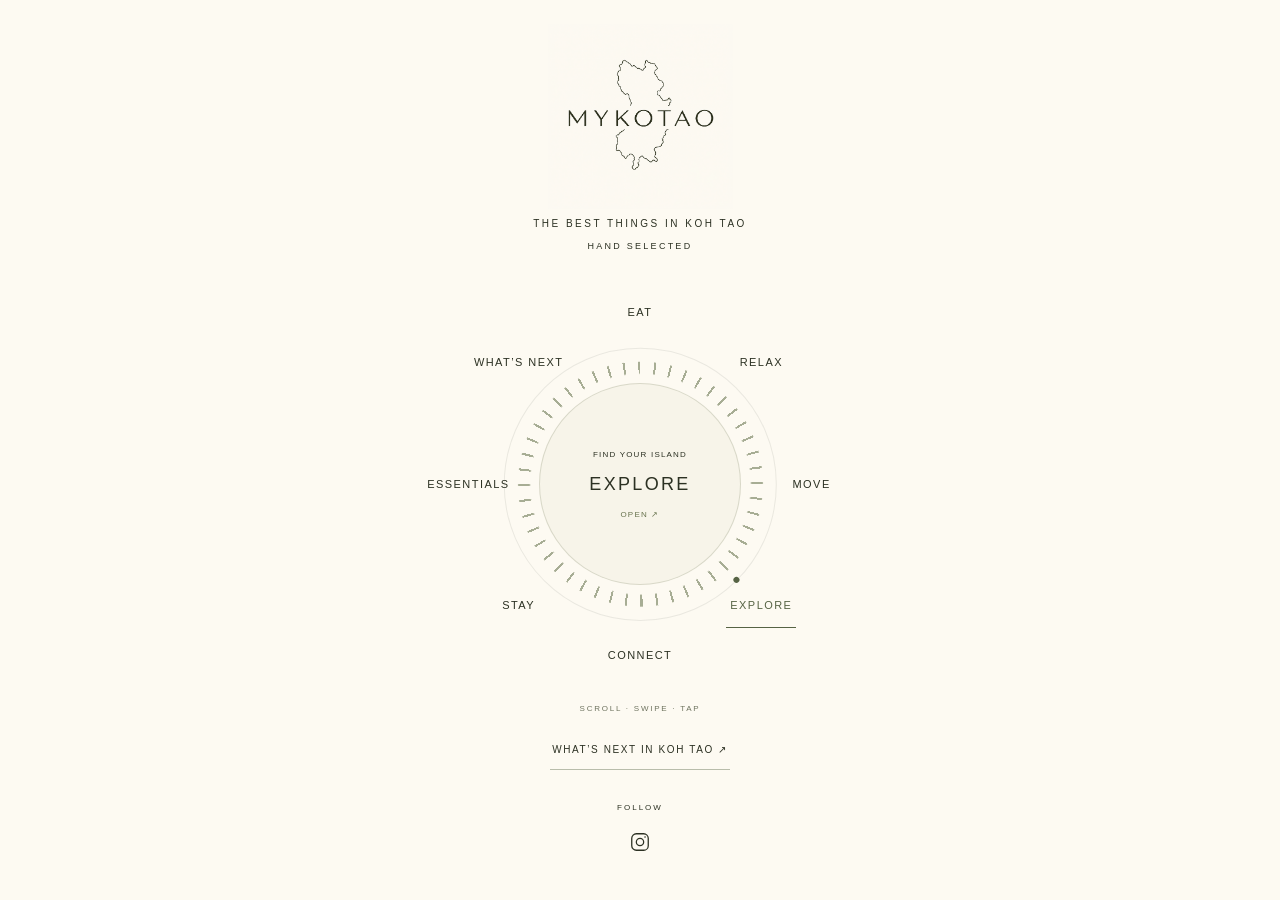
==== index.html @ e14faf11 "Add interactive island category dial to the homepage" ====
<!doctype html>
<html lang="en">
<head>
  <meta charset="utf-8">
  <meta name="viewport" content="width=device-width, initial-scale=1">
  <meta name="theme-color" content="#fdfaf2">
  <title>MYKOTAO — Explore Koh Tao</title>
  <meta name="description" content="The best things in Koh Tao. Hand selected. Eat, relax, move, explore, connect, stay and discover what’s next.">
  <link rel="canonical" href="https://mykotao.com/">
  <meta property="og:type" content="website">
  <meta property="og:title" content="MYKOTAO — Explore Koh Tao">
  <meta property="og:description" content="The best things in Koh Tao. Hand selected.">
  <meta property="og:url" content="https://mykotao.com/">
  <meta property="og:image" content="https://mykotao.com/assets/mykotao-logo.png">
  <meta name="twitter:card" content="summary_large_image">
  <link rel="icon" type="image/png" href="/assets/mykotao-logo.png">
  <link rel="stylesheet" href="/island.css">
  <script defer src="/island.js"></script>
</head>
<body>
  <main>
    <section class="island-home" id="island" aria-label="Explore Koh Tao">
      <h1><img class="logo" src="/assets/mykotao-logo.png" alt="MYKOTAO" width="1254" height="1254" fetchpriority="high"></h1>
      <p class="tagline">THE BEST THINGS IN KOH TAO</p>
      <p class="selection">HAND SELECTED</p>
      <nav class="island-dial" aria-label="Island categories">
        <div class="dial-ring" aria-hidden="true"></div>
        <div class="dial-marker" aria-hidden="true"></div>
        <button class="dial-center" type="button" aria-label="Open Explore category" aria-controls="explore">
          <span class="dial-kicker">FIND YOUR ISLAND</span>
          <span id="dial-current">EXPLORE</span>
          <span class="dial-open">OPEN ↗</span>
        </button>
        <a class="dial-option" data-category="eat" href="#eat" style="--x:50.000%;--y:11.000%" aria-controls="eat">EAT</a>
        <a class="dial-option" data-category="relax" href="#relax" style="--x:77.577%;--y:22.423%" aria-controls="relax">RELAX</a>
        <a class="dial-option" data-category="move" href="#move" style="--x:89.000%;--y:50.000%" aria-controls="move">MOVE</a>
        <a class="dial-option" data-category="explore" href="#explore" style="--x:77.577%;--y:77.577%" aria-controls="explore">EXPLORE</a>
        <a class="dial-option" data-category="connect" href="#connect" style="--x:50.000%;--y:89.000%" aria-controls="connect">CONNECT</a>
        <a class="dial-option" data-category="stay" href="#stay" style="--x:22.423%;--y:77.577%" aria-controls="stay">STAY</a>
        <a class="dial-option" data-category="essentials" href="#essentials" style="--x:11.000%;--y:50.000%" aria-controls="essentials">ESSENTIALS</a>
        <a class="dial-option" data-category="whats-next" href="#whats-next" style="--x:22.423%;--y:22.423%" aria-controls="whats-next">WHAT’S NEXT</a>
      </nav>
      <p class="dial-hint">SCROLL · SWIPE · TAP</p>
      <a class="next-link" href="/whats-next">WHAT’S NEXT IN KOH TAO ↗</a>
    </section>
    <div class="category-content">
      <section class="category-panel" id="eat" aria-labelledby="eat-title">
        <a class="back-to-wheel" href="#island">← ALL CATEGORIES</a>
        <p class="eyebrow">MYKOTAO / THE ISLAND</p>
        <h2 id="eat-title" tabindex="-1">EAT</h2>
        <p class="category-intro">Find your next favourite table.</p>
        <div class="choices">
          <details class="choice-detail"><summary>RESTAURANTS<span aria-hidden="true">+</span></summary><div><p>Our selection of restaurants in Koh Tao is on its way.</p><p class="pending">HAND-SELECTED RECOMMENDATIONS COMING SOON</p></div></details>
          <details class="choice-detail"><summary>CAFÉS<span aria-hidden="true">+</span></summary><div><p>Our selection of cafés in Koh Tao is on its way.</p><p class="pending">HAND-SELECTED RECOMMENDATIONS COMING SOON</p></div></details>
          <details class="choice-detail"><summary>BREAKFAST &amp; BRUNCH<span aria-hidden="true">+</span></summary><div><p>Our selection of breakfast &amp; brunch in Koh Tao is on its way.</p><p class="pending">HAND-SELECTED RECOMMENDATIONS COMING SOON</p></div></details>
          <details class="choice-detail"><summary>LOCAL FOOD<span aria-hidden="true">+</span></summary><div><p>Our selection of local food in Koh Tao is on its way.</p><p class="pending">HAND-SELECTED RECOMMENDATIONS COMING SOON</p></div></details>
          <details class="choice-detail"><summary>PRIVATE DINING<span aria-hidden="true">+</span></summary><div><p>Our selection of private dining in Koh Tao is on its way.</p><p class="pending">HAND-SELECTED RECOMMENDATIONS COMING SOON</p></div></details>
        </div>
        <p class="category-note">We’re building our selection. Places and booking links will appear here as they’re confirmed.</p>
      </section>
      <section class="category-panel" id="relax" aria-labelledby="relax-title">
        <a class="back-to-wheel" href="#island">← ALL CATEGORIES</a>
        <p class="eyebrow">MYKOTAO / THE ISLAND</p>
        <h2 id="relax-title" tabindex="-1">RELAX</h2>
        <p class="category-intro">A little less rush. A little more island.</p>
        <div class="choices">
          <details class="choice-detail"><summary>IN-ROOM MASSAGE<span aria-hidden="true">+</span></summary><div><p>Professional wellness massage, brought to your hotel room.</p><p class="pending">HAND-SELECTED RECOMMENDATIONS COMING SOON</p></div></details>
          <details class="choice-detail"><summary>SPA &amp; MASSAGE<span aria-hidden="true">+</span></summary><div><p>Our selection of spa &amp; massage in Koh Tao is on its way.</p><p class="pending">HAND-SELECTED RECOMMENDATIONS COMING SOON</p></div></details>
          <details class="choice-detail"><summary>BREATHWORK<span aria-hidden="true">+</span></summary><div><p>Space to breathe, reset and reconnect.</p><p class="pending">HAND-SELECTED RECOMMENDATIONS COMING SOON</p></div></details>
          <details class="choice-detail"><summary>MEDITATION<span aria-hidden="true">+</span></summary><div><p>Our selection of meditation in Koh Tao is on its way.</p><p class="pending">HAND-SELECTED RECOMMENDATIONS COMING SOON</p></div></details>
          <details class="choice-detail"><summary>SOUND HEALING<span aria-hidden="true">+</span></summary><div><p>Our selection of sound healing in Koh Tao is on its way.</p><p class="pending">HAND-SELECTED RECOMMENDATIONS COMING SOON</p></div></details>
        </div>
        <a class="text-link" href="/whats-next?category=yoga-retreats">UPCOMING YOGA RETREATS ↗</a>
        <p class="category-note">We’re building our selection. Places and booking links will appear here as they’re confirmed.</p>
      </section>
      <section class="category-panel" id="move" aria-labelledby="move-title">
        <a class="back-to-wheel" href="#island">← ALL CATEGORIES</a>
        <p class="eyebrow">MYKOTAO / THE ISLAND</p>
        <h2 id="move-title" tabindex="-1">MOVE</h2>
        <p class="category-intro">Make room to move.</p>
        <div class="choices">
          <details class="choice-detail"><summary>YOGA<span aria-hidden="true">+</span></summary><div><p>Yoga classes and private sessions on the island.</p><p class="pending">HAND-SELECTED RECOMMENDATIONS COMING SOON</p></div></details>
          <details class="choice-detail"><summary>FITNESS<span aria-hidden="true">+</span></summary><div><p>Our selection of fitness in Koh Tao is on its way.</p><p class="pending">HAND-SELECTED RECOMMENDATIONS COMING SOON</p></div></details>
          <details class="choice-detail"><summary>MUAY THAI<span aria-hidden="true">+</span></summary><div><p>Our selection of muay thai in Koh Tao is on its way.</p><p class="pending">HAND-SELECTED RECOMMENDATIONS COMING SOON</p></div></details>
          <details class="choice-detail"><summary>PILATES<span aria-hidden="true">+</span></summary><div><p>Our selection of pilates in Koh Tao is on its way.</p><p class="pending">HAND-SELECTED RECOMMENDATIONS COMING SOON</p></div></details>
          <details class="choice-detail"><summary>MOVEMENT SESSIONS<span aria-hidden="true">+</span></summary><div><p>Our selection of movement sessions in Koh Tao is on its way.</p><p class="pending">HAND-SELECTED RECOMMENDATIONS COMING SOON</p></div></details>
        </div>
        <a class="text-link" href="/whats-next?category=yoga-retreats">UPCOMING YOGA RETREATS ↗</a>
        <p class="category-note">We’re building our selection. Places and booking links will appear here as they’re confirmed.</p>
      </section>
      <section class="category-panel" id="explore" aria-labelledby="explore-title">
        <a class="back-to-wheel" href="#island">← ALL CATEGORIES</a>
        <p class="eyebrow">MYKOTAO / THE ISLAND</p>
        <h2 id="explore-title" tabindex="-1">EXPLORE</h2>
        <p class="category-intro">Follow your curiosity.</p>
        <div class="choices">
          <details class="choice-detail"><summary>BEACHES<span aria-hidden="true">+</span></summary><div><p>Our selection of beaches in Koh Tao is on its way.</p><p class="pending">HAND-SELECTED RECOMMENDATIONS COMING SOON</p></div></details>
          <details class="choice-detail"><summary>VIEWPOINTS<span aria-hidden="true">+</span></summary><div><p>Our selection of viewpoints in Koh Tao is on its way.</p><p class="pending">HAND-SELECTED RECOMMENDATIONS COMING SOON</p></div></details>
          <details class="choice-detail"><summary>SNORKELLING<span aria-hidden="true">+</span></summary><div><p>Our selection of snorkelling in Koh Tao is on its way.</p><p class="pending">HAND-SELECTED RECOMMENDATIONS COMING SOON</p></div></details>
          <details class="choice-detail"><summary>DIVING<span aria-hidden="true">+</span></summary><div><p>Our selection of diving in Koh Tao is on its way.</p><p class="pending">HAND-SELECTED RECOMMENDATIONS COMING SOON</p></div></details>
          <details class="choice-detail"><summary>BOAT TRIPS<span aria-hidden="true">+</span></summary><div><p>Our selection of boat trips in Koh Tao is on its way.</p><p class="pending">HAND-SELECTED RECOMMENDATIONS COMING SOON</p></div></details>
        </div>
        <p class="category-note">We’re building our selection. Places and booking links will appear here as they’re confirmed.</p>
      </section>
      <section class="category-panel" id="connect" aria-labelledby="connect-title">
        <a class="back-to-wheel" href="#island">← ALL CATEGORIES</a>
        <p class="eyebrow">MYKOTAO / THE ISLAND</p>
        <h2 id="connect-title" tabindex="-1">CONNECT</h2>
        <p class="category-intro">Good people. Shared moments.</p>
        <div class="choices">
          <details class="choice-detail"><summary>MEETUPS<span aria-hidden="true">+</span></summary><div><p>Our selection of meetups in Koh Tao is on its way.</p><p class="pending">HAND-SELECTED RECOMMENDATIONS COMING SOON</p></div></details>
          <details class="choice-detail"><summary>SHARED DINNERS<span aria-hidden="true">+</span></summary><div><p>Our selection of shared dinners in Koh Tao is on its way.</p><p class="pending">HAND-SELECTED RECOMMENDATIONS COMING SOON</p></div></details>
          <details class="choice-detail"><summary>CREATIVE SESSIONS<span aria-hidden="true">+</span></summary><div><p>Our selection of creative sessions in Koh Tao is on its way.</p><p class="pending">HAND-SELECTED RECOMMENDATIONS COMING SOON</p></div></details>
          <details class="choice-detail"><summary>COMMUNITY PROJECTS<span aria-hidden="true">+</span></summary><div><p>Our selection of community projects in Koh Tao is on its way.</p><p class="pending">HAND-SELECTED RECOMMENDATIONS COMING SOON</p></div></details>
        </div>
        <a class="text-link" href="/whats-next">SEE WHAT’S NEXT ↗</a>
        <p class="category-note">We’re building our selection. Places and booking links will appear here as they’re confirmed.</p>
      </section>
      <section class="category-panel" id="stay" aria-labelledby="stay-title">
        <a class="back-to-wheel" href="#island">← ALL CATEGORIES</a>
        <p class="eyebrow">MYKOTAO / THE ISLAND</p>
        <h2 id="stay-title" tabindex="-1">STAY</h2>
        <p class="category-intro">Find your place on the island.</p>
        <div class="choices">
          <details class="choice-detail"><summary>HOTELS<span aria-hidden="true">+</span></summary><div><p>Our selection of hotels in Koh Tao is on its way.</p><p class="pending">HAND-SELECTED RECOMMENDATIONS COMING SOON</p></div></details>
          <details class="choice-detail"><summary>VILLAS<span aria-hidden="true">+</span></summary><div><p>Our selection of villas in Koh Tao is on its way.</p><p class="pending">HAND-SELECTED RECOMMENDATIONS COMING SOON</p></div></details>
          <details class="choice-detail"><summary>BOUTIQUE STAYS<span aria-hidden="true">+</span></summary><div><p>Our selection of boutique stays in Koh Tao is on its way.</p><p class="pending">HAND-SELECTED RECOMMENDATIONS COMING SOON</p></div></details>
          <details class="choice-detail"><summary>LONG STAYS<span aria-hidden="true">+</span></summary><div><p>Our selection of long stays in Koh Tao is on its way.</p><p class="pending">HAND-SELECTED RECOMMENDATIONS COMING SOON</p></div></details>
        </div>
        <p class="category-note">We’re building our selection. Places and booking links will appear here as they’re confirmed.</p>
      </section>
      <section class="category-panel" id="essentials" aria-labelledby="essentials-title">
        <a class="back-to-wheel" href="#island">← ALL CATEGORIES</a>
        <p class="eyebrow">MYKOTAO / THE ISLAND</p>
        <h2 id="essentials-title" tabindex="-1">ESSENTIALS</h2>
        <p class="category-intro">The practical side of paradise.</p>
        <div class="choices">
          <details class="choice-detail"><summary>GETTING HERE<span aria-hidden="true">+</span></summary><div><p>Our selection of getting here in Koh Tao is on its way.</p><p class="pending">HAND-SELECTED RECOMMENDATIONS COMING SOON</p></div></details>
          <details class="choice-detail"><summary>GETTING AROUND<span aria-hidden="true">+</span></summary><div><p>Our selection of getting around in Koh Tao is on its way.</p><p class="pending">HAND-SELECTED RECOMMENDATIONS COMING SOON</p></div></details>
          <details class="choice-detail"><summary>COWORKING<span aria-hidden="true">+</span></summary><div><p>Our selection of coworking in Koh Tao is on its way.</p><p class="pending">HAND-SELECTED RECOMMENDATIONS COMING SOON</p></div></details>
          <details class="choice-detail"><summary>LAUNDRY<span aria-hidden="true">+</span></summary><div><p>Our selection of laundry in Koh Tao is on its way.</p><p class="pending">HAND-SELECTED RECOMMENDATIONS COMING SOON</p></div></details>
          <details class="choice-detail"><summary>EVERYDAY SERVICES<span aria-hidden="true">+</span></summary><div><p>Our selection of everyday services in Koh Tao is on its way.</p><p class="pending">HAND-SELECTED RECOMMENDATIONS COMING SOON</p></div></details>
        </div>
        <p class="category-note">We’re building our selection. Places and booking links will appear here as they’re confirmed.</p>
      </section>
      <section class="category-panel" id="whats-next" aria-labelledby="whats-next-title">
        <a class="back-to-wheel" href="#island">← ALL CATEGORIES</a>
        <p class="eyebrow">MYKOTAO / THE ISLAND</p>
        <h2 id="whats-next-title" tabindex="-1">WHAT’S NEXT</h2>
        <p class="category-intro">The island, ahead of time.</p>
        <div class="choices">
          <a class="choice" href="/whats-next?category=all"><span>ALL EVENTS</span><span aria-hidden="true">↗</span></a>
          <a class="choice" href="/whats-next?category=parties"><span>PARTIES</span><span aria-hidden="true">↗</span></a>
          <a class="choice" href="/whats-next?category=raves"><span>RAVES</span><span aria-hidden="true">↗</span></a>
          <a class="choice" href="/whats-next?category=retreats"><span>RETREATS</span><span aria-hidden="true">↗</span></a>
          <a class="choice" href="/whats-next?category=yoga-retreats"><span>YOGA RETREATS</span><span aria-hidden="true">↗</span></a>
          <a class="choice" href="/whats-next?category=workshops"><span>WORKSHOPS</span><span aria-hidden="true">↗</span></a>
          <a class="choice" href="/whats-next?category=live-music"><span>LIVE MUSIC</span><span aria-hidden="true">↗</span></a>
          <a class="choice" href="/whats-next?category=community"><span>COMMUNITY</span><span aria-hidden="true">↗</span></a>
        </div>
        <p class="category-note">Published dates, places and original event links. Updated daily.</p>
      </section>
    </div>
    <footer>
    <a class="follow" href="https://www.instagram.com/mykotao/" target="_blank" rel="noopener noreferrer" aria-label="Follow MYKOTAO on Instagram">
      <span>FOLLOW</span>
      <span class="instagram-icon"><svg viewBox="0 0 24 24" fill="none" stroke="currentColor" stroke-width="1.4" aria-hidden="true"><rect x="3" y="3" width="18" height="18" rx="5"/><circle cx="12" cy="12" r="4"/><circle cx="17.5" cy="6.5" r=".9" fill="currentColor" stroke="none"/></svg></span>
    </a>

    </footer>
  </main>
</body>
</html>
---- island.css ----
:root { color-scheme: light; background: #fdfaf2; color: #2c3123; font-family: "Helvetica Neue", Helvetica, Arial, sans-serif; }
* { box-sizing: border-box; }
body { margin: 0; }
a { color: inherit; }
button { color: inherit; font: inherit; }
button, a, summary { -webkit-tap-highlight-color: transparent; }
:focus-visible { outline: 2px solid #68734e; outline-offset: 5px; }
[hidden] { display: none !important; }
.island-home { display: flex; flex-direction: column; align-items: center; text-align: center; padding: 18px 18px 20px; }
h1 { width: 170px; margin: 0 0 6px; font-size: 0; }
.logo { display: block; width: 100%; height: auto; }
.tagline, .selection, .follow, .eyebrow { font-size: 10px; font-weight: 500; line-height: 1.8; letter-spacing: .25em; text-transform: uppercase; }
.tagline { margin: 0; }
.selection { margin: 5px 0 0; font-size: 9px; }
.island-dial { --turn: 135deg; position: relative; width: min(440px, 100%); aspect-ratio: 1; margin: 16px 0 0; touch-action: pan-y; user-select: none; }
.dial-ring { position: absolute; inset: 22%; border-radius: 50%; background: repeating-conic-gradient(from -1deg, #a7ad94 0deg 1deg, transparent 1deg 7.5deg); mask-image: radial-gradient(circle, transparent 63%, black 64%, black 70%, transparent 71%); -webkit-mask-image: radial-gradient(circle, transparent 63%, black 64%, black 70%, transparent 71%); transform: rotate(var(--turn)); transition: transform .45s cubic-bezier(.2,.7,.2,1); pointer-events: none; }
.dial-marker { position: absolute; inset: 19%; border: 1px solid #2c312316; border-radius: 50%; transform: rotate(var(--turn)); transition: transform .45s cubic-bezier(.2,.7,.2,1); pointer-events: none; }
.dial-marker::before { content: ""; display: block; position: absolute; width: 6px; height: 6px; background: #566344; border-radius: 50%; top: -3px; left: calc(50% - 3px); }
.dial-center { position: absolute; inset: 27%; width: 46%; border: 1px solid #8b937648; border-radius: 50%; background: #f7f4e9; display: flex; flex-direction: column; align-items: center; justify-content: center; gap: 15px; cursor: pointer; }
.dial-center:hover { background: #eeedde; }
.dial-kicker, .dial-open { font-size: 8px; letter-spacing: .15em; }
#dial-current { font-size: clamp(12px, 3.8vw, 18px); letter-spacing: .13em; font-weight: 400; }
.dial-open { color: #68734e; }
.dial-option { position: absolute; left: var(--x); top: var(--y); transform: translate(-50%, -50%); min-height: 44px; display: flex; align-items: center; justify-content: center; padding: 9px 4px; text-decoration: none; font-size: 10px; font-weight: 500; letter-spacing: .09em; white-space: nowrap; border-bottom: 1px solid transparent; }
.dial-option:hover { color: #68734e; }
.dial-option[aria-current="true"] { border-bottom-color: #566344; color: #566344; }
.dial-hint { font-size: 8px; letter-spacing: .22em; color: #6e735f; margin: 0 0 18px; }
.next-link, .text-link { display: inline-block; font-size: 10px; line-height: 1.8; letter-spacing: .16em; text-decoration: none; border-bottom: 1px solid #b9bdab; padding: 10px 2px; }
.category-content { max-width: 680px; margin: auto; padding: 0 24px; }
.category-panel { scroll-margin-top: 20px; padding: 24px 0 36px; border-top: 1px solid #b9bdab80; }
.back-to-wheel { display: inline-flex; align-items: center; min-height: 44px; margin-bottom: 24px; font-size: 9px; letter-spacing: .16em; text-decoration: none; }
.eyebrow { font-size: 8px; color: #6e735f; margin: 0 0 16px; }
h2 { font-size: clamp(32px, 8vw, 56px); font-weight: 400; letter-spacing: .08em; margin: 0; }
.category-intro { font-size: 16px; line-height: 1.6; margin: 14px 0 30px; color: #5b624e; }
.choices { border-top: 1px solid #b9bdab80; }
.choice, .choice-detail { border-bottom: 1px solid #b9bdab80; }
.choice, .choice-detail summary { display: flex; align-items: center; justify-content: space-between; gap: 16px; min-height: 66px; padding: 18px 4px; font-size: 11px; letter-spacing: .16em; text-decoration: none; cursor: pointer; list-style: none; }
.choice-detail summary::-webkit-details-marker { display: none; }
.choice-detail summary span { font-size: 20px; font-weight: 300; }
.choice-detail[open] summary span { transform: rotate(45deg); }
.choice:hover, .choice-detail summary:hover { color: #68734e; }
.choice-detail > div { padding: 0 4px 24px; font-size: 14px; line-height: 1.7; color: #5b624e; }
.choice-detail p { margin: 0 0 12px; }
.choice-detail .pending { font-size: 9px; letter-spacing: .12em; margin: 0; }
.category-note { font-size: 12px; line-height: 1.8; color: #6e735f; margin: 24px 0 0; max-width: 460px; }
.text-link { margin-top: 18px; }
footer { text-align: center; padding: 6px 24px 28px; }
.follow { display: inline-flex; flex-direction: column; align-items: center; gap: 4px; color: inherit; text-decoration: none; font-size: 8px; }
.follow svg { width: 22px; height: 22px; }
.instagram-icon { display: grid; place-items: center; width: 44px; height: 44px; }
.follow:hover { opacity: .65; }
@media (min-width: 800px) { .island-home { padding-top: 24px; } h1 { width: 185px; } .island-dial { margin-top: 10px; } .dial-option { font-size: 11px; letter-spacing: .13em; } }
@media (max-width: 360px) { .island-home { padding-inline: 10px; } h1 { width: 145px; } .tagline { font-size: 9px; letter-spacing: .2em; } .dial-option { font-size: 9px; letter-spacing: .04em; } .dial-center { gap: 12px; } .dial-kicker { font-size: 7px; } }
@media (prefers-reduced-motion: reduce) { *, *::before, *::after { transition: none !important; scroll-behavior: auto !important; } }
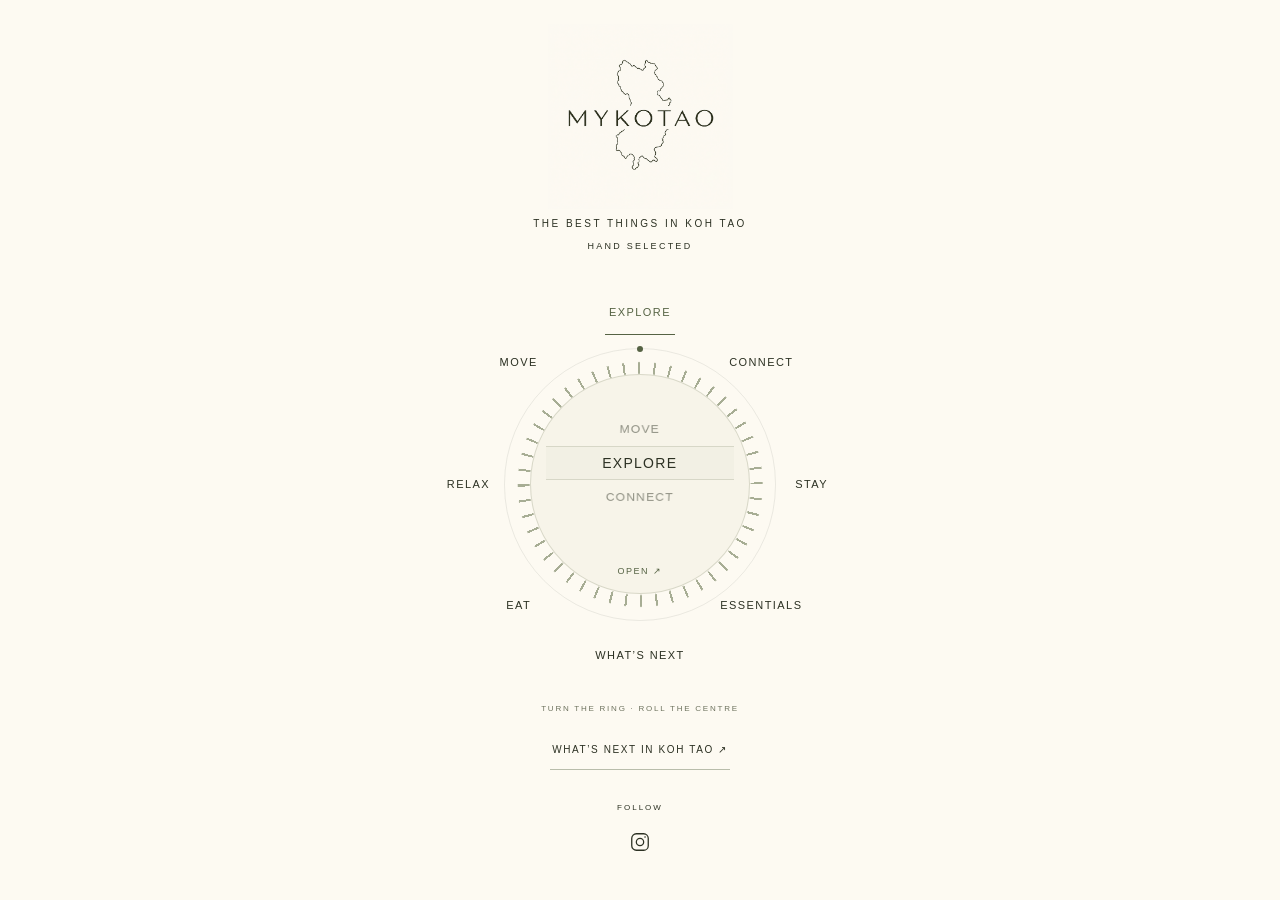
==== commit c291a94a: "Fix circular dial gestures and add synchronized vertical category picker" ====
--- a/index.html
+++ b/index.html
@@ -26,11 +26,20 @@
       <nav class="island-dial" aria-label="Island categories">
         <div class="dial-ring" aria-hidden="true"></div>
         <div class="dial-marker" aria-hidden="true"></div>
-        <button class="dial-center" type="button" aria-label="Open Explore category" aria-controls="explore">
-          <span class="dial-kicker">FIND YOUR ISLAND</span>
-          <span id="dial-current">EXPLORE</span>
-          <span class="dial-open">OPEN ↗</span>
-        </button>
+        <div class="dial-center">
+          <div class="picker-window" role="listbox" aria-label="Choose an island category. Swipe up or down, or use the arrow keys." aria-activedescendant="picker-option-3" tabindex="0">
+            <span class="picker-selection" aria-hidden="true"></span>
+            <div class="picker-option" id="picker-option-0" role="option" aria-selected="false" data-picker-index="0">EAT</div>
+            <div class="picker-option" id="picker-option-1" role="option" aria-selected="false" data-picker-index="1">RELAX</div>
+            <div class="picker-option" id="picker-option-2" role="option" aria-selected="false" data-picker-index="2">MOVE</div>
+            <div class="picker-option" id="picker-option-3" role="option" aria-selected="true" data-picker-index="3">EXPLORE</div>
+            <div class="picker-option" id="picker-option-4" role="option" aria-selected="false" data-picker-index="4">CONNECT</div>
+            <div class="picker-option" id="picker-option-5" role="option" aria-selected="false" data-picker-index="5">STAY</div>
+            <div class="picker-option" id="picker-option-6" role="option" aria-selected="false" data-picker-index="6">ESSENTIALS</div>
+            <div class="picker-option" id="picker-option-7" role="option" aria-selected="false" data-picker-index="7">WHAT’S NEXT</div>
+          </div>
+          <button class="dial-open" type="button" aria-label="Open Explore category" aria-controls="explore">OPEN ↗</button>
+        </div>
         <a class="dial-option" data-category="eat" href="#eat" style="--x:50.000%;--y:11.000%" aria-controls="eat">EAT</a>
         <a class="dial-option" data-category="relax" href="#relax" style="--x:77.577%;--y:22.423%" aria-controls="relax">RELAX</a>
         <a class="dial-option" data-category="move" href="#move" style="--x:89.000%;--y:50.000%" aria-controls="move">MOVE</a>
@@ -40,7 +49,7 @@
         <a class="dial-option" data-category="essentials" href="#essentials" style="--x:11.000%;--y:50.000%" aria-controls="essentials">ESSENTIALS</a>
         <a class="dial-option" data-category="whats-next" href="#whats-next" style="--x:22.423%;--y:22.423%" aria-controls="whats-next">WHAT’S NEXT</a>
       </nav>
-      <p class="dial-hint">SCROLL · SWIPE · TAP</p>
+      <p class="dial-hint">TURN THE RING · ROLL THE CENTRE</p>
       <a class="next-link" href="/whats-next">WHAT’S NEXT IN KOH TAO ↗</a>
     </section>
     <div class="category-content">
--- a/island.css
+++ b/island.css
@@ -12,15 +12,20 @@
 .tagline, .selection, .follow, .eyebrow { font-size: 10px; font-weight: 500; line-height: 1.8; letter-spacing: .25em; text-transform: uppercase; }
 .tagline { margin: 0; }
 .selection { margin: 5px 0 0; font-size: 9px; }
-.island-dial { --turn: 135deg; position: relative; width: min(440px, 100%); aspect-ratio: 1; margin: 16px 0 0; touch-action: pan-y; user-select: none; }
+.island-dial { --turn: -135deg; position: relative; width: min(440px, 100%); aspect-ratio: 1; margin: 16px 0 0; touch-action: none; user-select: none; -webkit-user-select: none; cursor: grab; }
+.island-dial.is-dragging { cursor: grabbing; }
 .dial-ring { position: absolute; inset: 22%; border-radius: 50%; background: repeating-conic-gradient(from -1deg, #a7ad94 0deg 1deg, transparent 1deg 7.5deg); mask-image: radial-gradient(circle, transparent 63%, black 64%, black 70%, transparent 71%); -webkit-mask-image: radial-gradient(circle, transparent 63%, black 64%, black 70%, transparent 71%); transform: rotate(var(--turn)); transition: transform .45s cubic-bezier(.2,.7,.2,1); pointer-events: none; }
-.dial-marker { position: absolute; inset: 19%; border: 1px solid #2c312316; border-radius: 50%; transform: rotate(var(--turn)); transition: transform .45s cubic-bezier(.2,.7,.2,1); pointer-events: none; }
+.dial-marker { position: absolute; inset: 19%; border: 1px solid #2c312316; border-radius: 50%; pointer-events: none; }
 .dial-marker::before { content: ""; display: block; position: absolute; width: 6px; height: 6px; background: #566344; border-radius: 50%; top: -3px; left: calc(50% - 3px); }
-.dial-center { position: absolute; inset: 27%; width: 46%; border: 1px solid #8b937648; border-radius: 50%; background: #f7f4e9; display: flex; flex-direction: column; align-items: center; justify-content: center; gap: 15px; cursor: pointer; }
-.dial-center:hover { background: #eeedde; }
-.dial-kicker, .dial-open { font-size: 8px; letter-spacing: .15em; }
-#dial-current { font-size: clamp(12px, 3.8vw, 18px); letter-spacing: .13em; font-weight: 400; }
-.dial-open { color: #68734e; }
+.dial-ring { transition: none; }
+.dial-center { position: absolute; inset: 25%; border: 1px solid #8b937648; border-radius: 50%; background: #f7f4e9; overflow: hidden; cursor: ns-resize; }
+.picker-window { position: absolute; top: 8%; left: 7%; right: 7%; height: 65%; overflow: hidden; perspective: 350px; touch-action: none; mask-image: linear-gradient(transparent, black 22%, black 78%, transparent); -webkit-mask-image: linear-gradient(transparent, black 22%, black 78%, transparent); }
+.picker-selection { position: absolute; top: calc(50% - 17px); height: 34px; left: 0; right: 0; border-top: 1px solid #8b937642; border-bottom: 1px solid #8b937642; background: #dce0ce30; pointer-events: none; }
+.picker-option { position: absolute; top: calc(50% - 17px); left: 0; right: 0; height: 34px; line-height: 34px; font-size: clamp(10px, 3vw, 14px); letter-spacing: .09em; white-space: nowrap; font-weight: 400; text-align: center; backface-visibility: hidden; will-change: transform; cursor: pointer; }
+.picker-option[aria-selected="true"] { font-weight: 500; }
+.dial-open { position: absolute; bottom: 0; left: 17%; width: 66%; height: 44px; padding: 0; background: none; border: 0; color: #566344; font-size: 9px; letter-spacing: .17em; cursor: pointer; touch-action: manipulation; }
+.dial-open:hover { color: #2c3123; }
+.picker-window:focus-visible { outline-offset: -3px; border-radius: 12px; }
 .dial-option { position: absolute; left: var(--x); top: var(--y); transform: translate(-50%, -50%); min-height: 44px; display: flex; align-items: center; justify-content: center; padding: 9px 4px; text-decoration: none; font-size: 10px; font-weight: 500; letter-spacing: .09em; white-space: nowrap; border-bottom: 1px solid transparent; }
 .dial-option:hover { color: #68734e; }
 .dial-option[aria-current="true"] { border-bottom-color: #566344; color: #566344; }
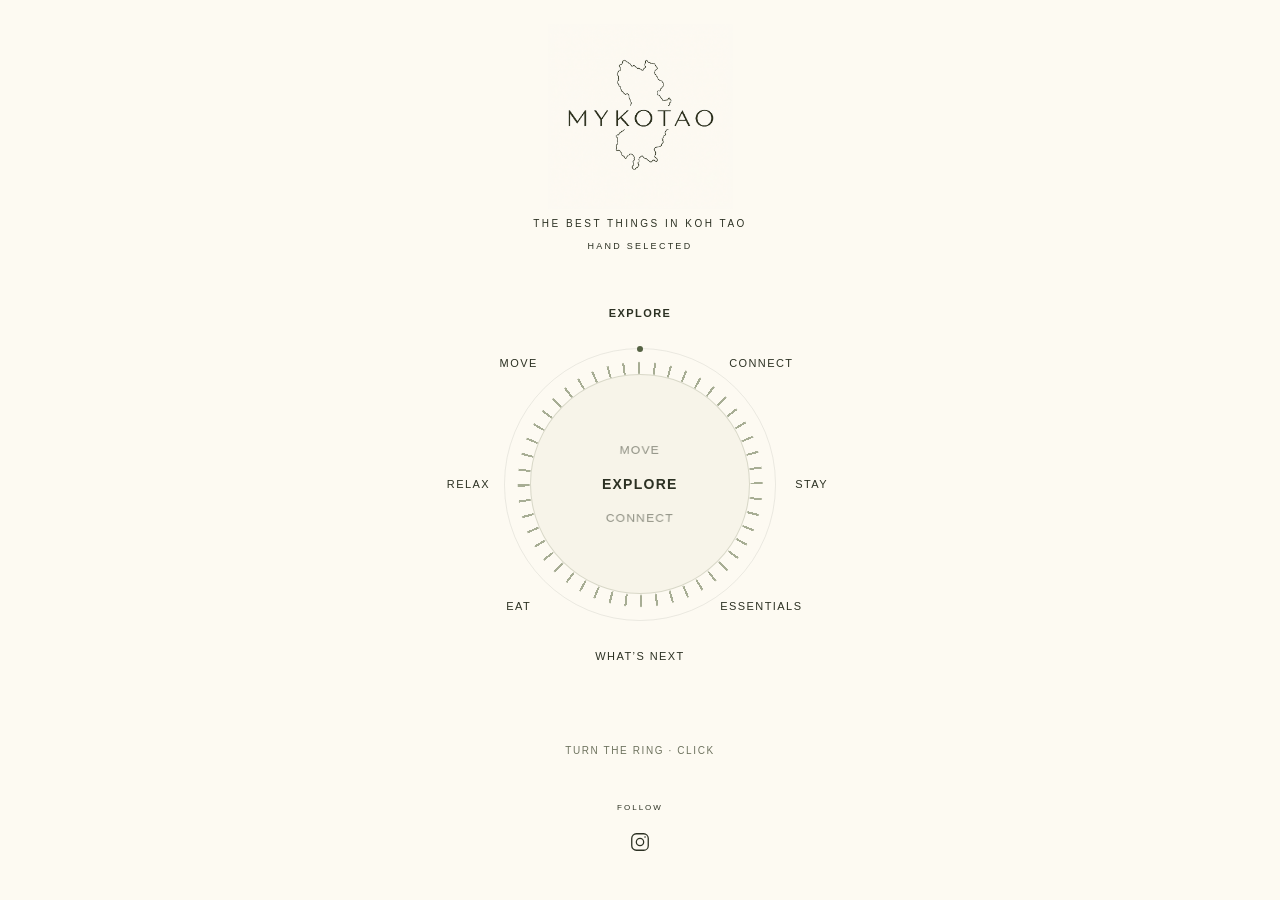
==== commit cc73c0d2: "Center category picker and simplify dial labels and instructions" ====
--- a/index.html
+++ b/index.html
@@ -27,8 +27,7 @@
         <div class="dial-ring" aria-hidden="true"></div>
         <div class="dial-marker" aria-hidden="true"></div>
         <div class="dial-center">
-          <div class="picker-window" role="listbox" aria-label="Choose an island category. Swipe up or down, or use the arrow keys." aria-activedescendant="picker-option-3" tabindex="0">
-            <span class="picker-selection" aria-hidden="true"></span>
+          <div class="picker-window" role="listbox" aria-label="Choose an island category. Swipe up or down, or use the arrow keys. Tap the selected category or press Enter to open." aria-activedescendant="picker-option-3" tabindex="0">
             <div class="picker-option" id="picker-option-0" role="option" aria-selected="false" data-picker-index="0">EAT</div>
             <div class="picker-option" id="picker-option-1" role="option" aria-selected="false" data-picker-index="1">RELAX</div>
             <div class="picker-option" id="picker-option-2" role="option" aria-selected="false" data-picker-index="2">MOVE</div>
@@ -38,7 +37,6 @@
             <div class="picker-option" id="picker-option-6" role="option" aria-selected="false" data-picker-index="6">ESSENTIALS</div>
             <div class="picker-option" id="picker-option-7" role="option" aria-selected="false" data-picker-index="7">WHAT’S NEXT</div>
           </div>
-          <button class="dial-open" type="button" aria-label="Open Explore category" aria-controls="explore">OPEN ↗</button>
         </div>
         <a class="dial-option" data-category="eat" href="#eat" style="--x:50.000%;--y:11.000%" aria-controls="eat">EAT</a>
         <a class="dial-option" data-category="relax" href="#relax" style="--x:77.577%;--y:22.423%" aria-controls="relax">RELAX</a>
@@ -49,8 +47,7 @@
         <a class="dial-option" data-category="essentials" href="#essentials" style="--x:11.000%;--y:50.000%" aria-controls="essentials">ESSENTIALS</a>
         <a class="dial-option" data-category="whats-next" href="#whats-next" style="--x:22.423%;--y:22.423%" aria-controls="whats-next">WHAT’S NEXT</a>
       </nav>
-      <p class="dial-hint">TURN THE RING · ROLL THE CENTRE</p>
-      <a class="next-link" href="/whats-next">WHAT’S NEXT IN KOH TAO ↗</a>
+      <p class="dial-hint">TURN THE RING · CLICK</p>
     </section>
     <div class="category-content">
       <section class="category-panel" id="eat" aria-labelledby="eat-title">
--- a/island.css
+++ b/island.css
@@ -19,18 +19,15 @@
 .dial-marker::before { content: ""; display: block; position: absolute; width: 6px; height: 6px; background: #566344; border-radius: 50%; top: -3px; left: calc(50% - 3px); }
 .dial-ring { transition: none; }
 .dial-center { position: absolute; inset: 25%; border: 1px solid #8b937648; border-radius: 50%; background: #f7f4e9; overflow: hidden; cursor: ns-resize; }
-.picker-window { position: absolute; top: 8%; left: 7%; right: 7%; height: 65%; overflow: hidden; perspective: 350px; touch-action: none; mask-image: linear-gradient(transparent, black 22%, black 78%, transparent); -webkit-mask-image: linear-gradient(transparent, black 22%, black 78%, transparent); }
-.picker-selection { position: absolute; top: calc(50% - 17px); height: 34px; left: 0; right: 0; border-top: 1px solid #8b937642; border-bottom: 1px solid #8b937642; background: #dce0ce30; pointer-events: none; }
+.picker-window { position: absolute; top: 17.5%; left: 7%; right: 7%; height: 65%; overflow: hidden; perspective: 350px; touch-action: none; mask-image: linear-gradient(transparent, black 22%, black 78%, transparent); -webkit-mask-image: linear-gradient(transparent, black 22%, black 78%, transparent); }
 .picker-option { position: absolute; top: calc(50% - 17px); left: 0; right: 0; height: 34px; line-height: 34px; font-size: clamp(10px, 3vw, 14px); letter-spacing: .09em; white-space: nowrap; font-weight: 400; text-align: center; backface-visibility: hidden; will-change: transform; cursor: pointer; }
-.picker-option[aria-selected="true"] { font-weight: 500; }
-.dial-open { position: absolute; bottom: 0; left: 17%; width: 66%; height: 44px; padding: 0; background: none; border: 0; color: #566344; font-size: 9px; letter-spacing: .17em; cursor: pointer; touch-action: manipulation; }
-.dial-open:hover { color: #2c3123; }
+.picker-option[aria-selected="true"] { font-weight: 700; }
 .picker-window:focus-visible { outline-offset: -3px; border-radius: 12px; }
-.dial-option { position: absolute; left: var(--x); top: var(--y); transform: translate(-50%, -50%); min-height: 44px; display: flex; align-items: center; justify-content: center; padding: 9px 4px; text-decoration: none; font-size: 10px; font-weight: 500; letter-spacing: .09em; white-space: nowrap; border-bottom: 1px solid transparent; }
+.dial-option { position: absolute; left: var(--x); top: var(--y); transform: translate(-50%, -50%); min-height: 44px; display: flex; align-items: center; justify-content: center; padding: 9px 4px; text-decoration: none; font-size: 10px; font-weight: 500; letter-spacing: .09em; white-space: nowrap; }
 .dial-option:hover { color: #68734e; }
-.dial-option[aria-current="true"] { border-bottom-color: #566344; color: #566344; }
-.dial-hint { font-size: 8px; letter-spacing: .22em; color: #6e735f; margin: 0 0 18px; }
-.next-link, .text-link { display: inline-block; font-size: 10px; line-height: 1.8; letter-spacing: .16em; text-decoration: none; border-bottom: 1px solid #b9bdab; padding: 10px 2px; }
+.dial-option[aria-current="true"] { font-weight: 700; }
+.dial-hint { font-size: 10px; line-height: 1.8; letter-spacing: .16em; color: #6e735f; margin: 28px 0 0; padding: 10px 2px; }
+.text-link { display: inline-block; font-size: 10px; line-height: 1.8; letter-spacing: .16em; text-decoration: none; border-bottom: 1px solid #b9bdab; padding: 10px 2px; }
 .category-content { max-width: 680px; margin: auto; padding: 0 24px; }
 .category-panel { scroll-margin-top: 20px; padding: 24px 0 36px; border-top: 1px solid #b9bdab80; }
 .back-to-wheel { display: inline-flex; align-items: center; min-height: 44px; margin-bottom: 24px; font-size: 9px; letter-spacing: .16em; text-decoration: none; }
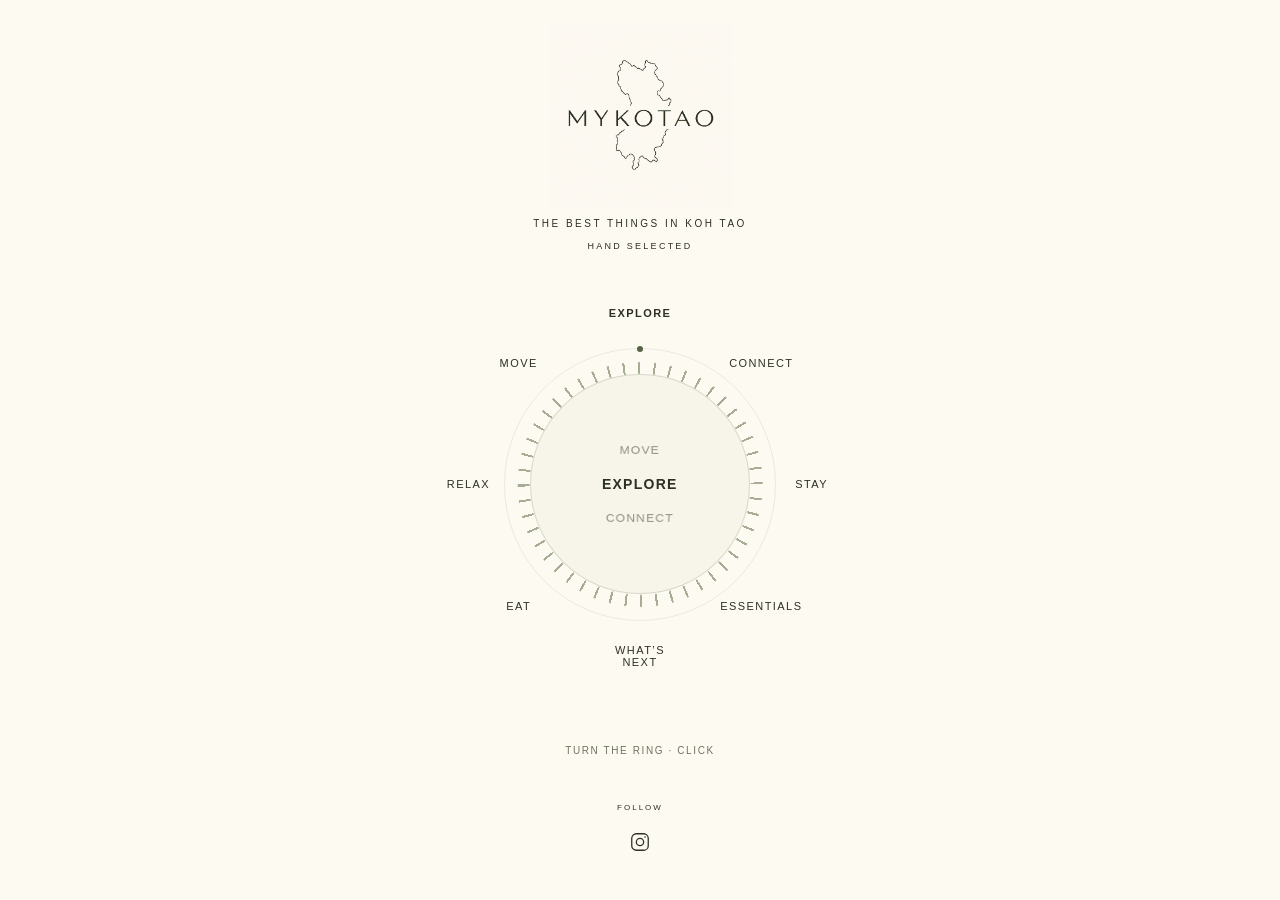
==== commit 77e586fa: "Stack What's Next label on two lines in both category controls" ====
--- a/index.html
+++ b/index.html
@@ -35,7 +35,7 @@
             <div class="picker-option" id="picker-option-4" role="option" aria-selected="false" data-picker-index="4">CONNECT</div>
             <div class="picker-option" id="picker-option-5" role="option" aria-selected="false" data-picker-index="5">STAY</div>
             <div class="picker-option" id="picker-option-6" role="option" aria-selected="false" data-picker-index="6">ESSENTIALS</div>
-            <div class="picker-option" id="picker-option-7" role="option" aria-selected="false" data-picker-index="7">WHAT’S NEXT</div>
+            <div class="picker-option" id="picker-option-7" role="option" aria-selected="false" data-picker-index="7" aria-label="What’s Next"><span class="stacked-label">WHAT’S<br>NEXT</span></div>
           </div>
         </div>
         <a class="dial-option" data-category="eat" href="#eat" style="--x:50.000%;--y:11.000%" aria-controls="eat">EAT</a>
@@ -45,7 +45,7 @@
         <a class="dial-option" data-category="connect" href="#connect" style="--x:50.000%;--y:89.000%" aria-controls="connect">CONNECT</a>
         <a class="dial-option" data-category="stay" href="#stay" style="--x:22.423%;--y:77.577%" aria-controls="stay">STAY</a>
         <a class="dial-option" data-category="essentials" href="#essentials" style="--x:11.000%;--y:50.000%" aria-controls="essentials">ESSENTIALS</a>
-        <a class="dial-option" data-category="whats-next" href="#whats-next" style="--x:22.423%;--y:22.423%" aria-controls="whats-next">WHAT’S NEXT</a>
+        <a class="dial-option" data-category="whats-next" href="#whats-next" style="--x:22.423%;--y:22.423%" aria-controls="whats-next" aria-label="What’s Next"><span class="stacked-label">WHAT’S<br>NEXT</span></a>
       </nav>
       <p class="dial-hint">TURN THE RING · CLICK</p>
     </section>
--- a/island.css
+++ b/island.css
@@ -54,3 +54,6 @@
 @media (min-width: 800px) { .island-home { padding-top: 24px; } h1 { width: 185px; } .island-dial { margin-top: 10px; } .dial-option { font-size: 11px; letter-spacing: .13em; } }
 @media (max-width: 360px) { .island-home { padding-inline: 10px; } h1 { width: 145px; } .tagline { font-size: 9px; letter-spacing: .2em; } .dial-option { font-size: 9px; letter-spacing: .04em; } .dial-center { gap: 12px; } .dial-kicker { font-size: 7px; } }
 @media (prefers-reduced-motion: reduce) { *, *::before, *::after { transition: none !important; scroll-behavior: auto !important; } }
+
+.stacked-label { display: inline-block; line-height: 1.1; white-space: normal; text-align: center; }
+.picker-option[data-picker-index="7"] { display: flex; align-items: center; justify-content: center; }
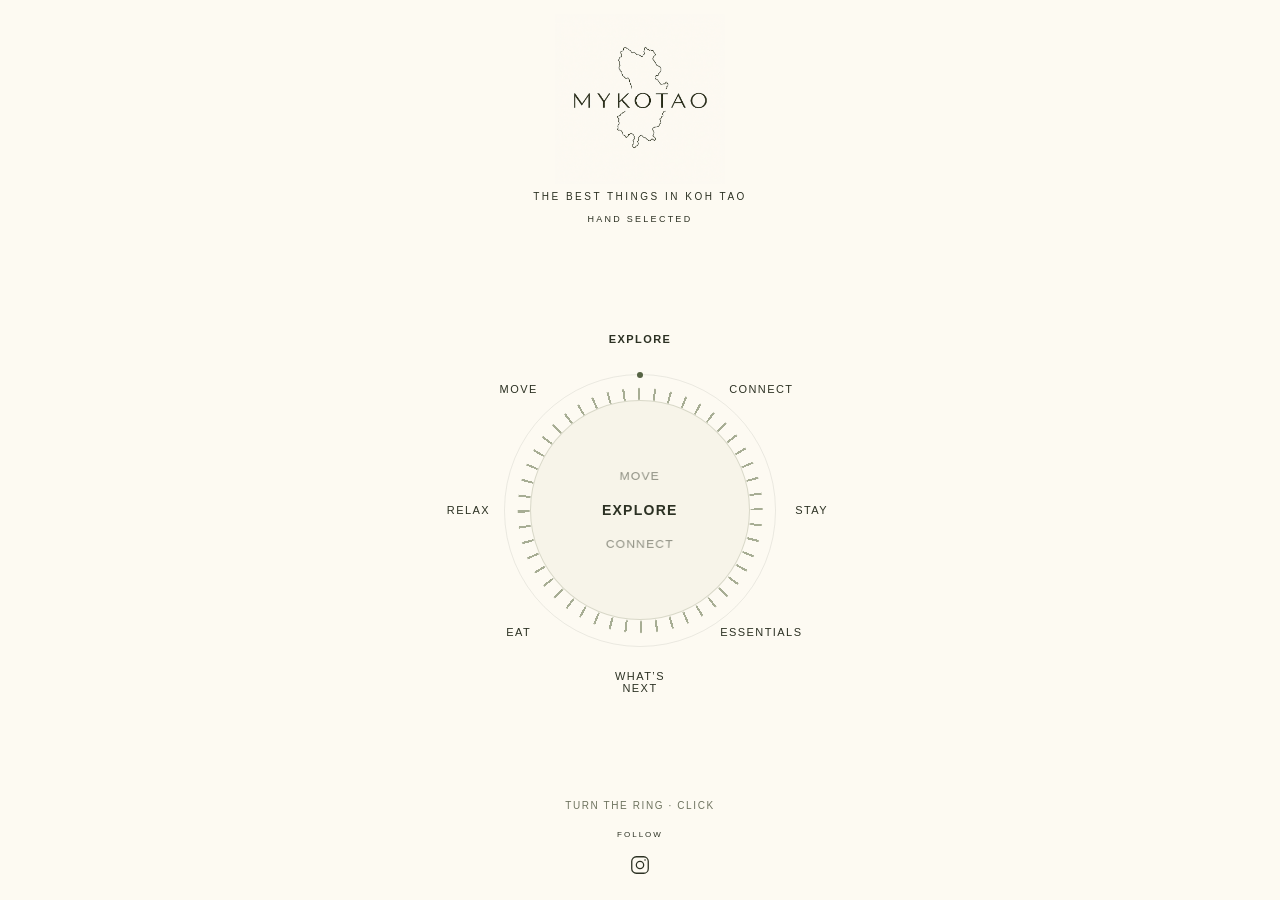
==== commit 63a81a3e: "Fit homepage to viewport and make logo return to home" ====
--- a/index.html
+++ b/index.html
@@ -2,7 +2,7 @@
 <html lang="en">
 <head>
   <meta charset="utf-8">
-  <meta name="viewport" content="width=device-width, initial-scale=1">
+  <meta name="viewport" content="width=device-width, initial-scale=1, viewport-fit=cover">
   <meta name="theme-color" content="#fdfaf2">
   <title>MYKOTAO — Explore Koh Tao</title>
   <meta name="description" content="The best things in Koh Tao. Hand selected. Eat, relax, move, explore, connect, stay and discover what’s next.">
@@ -20,9 +20,12 @@
 <body>
   <main>
     <section class="island-home" id="island" aria-label="Explore Koh Tao">
-      <h1><img class="logo" src="/assets/mykotao-logo.png" alt="MYKOTAO" width="1254" height="1254" fetchpriority="high"></h1>
+      <div class="home-brand">
+      <h1><a class="home-link" href="/" aria-label="MYKOTAO home"><img class="logo" src="/assets/mykotao-logo.png" alt="MYKOTAO" width="1254" height="1254" fetchpriority="high"></a></h1>
       <p class="tagline">THE BEST THINGS IN KOH TAO</p>
       <p class="selection">HAND SELECTED</p>
+      </div>
+      <div class="dial-stage">
       <nav class="island-dial" aria-label="Island categories">
         <div class="dial-ring" aria-hidden="true"></div>
         <div class="dial-marker" aria-hidden="true"></div>
@@ -47,6 +50,7 @@
         <a class="dial-option" data-category="essentials" href="#essentials" style="--x:11.000%;--y:50.000%" aria-controls="essentials">ESSENTIALS</a>
         <a class="dial-option" data-category="whats-next" href="#whats-next" style="--x:22.423%;--y:22.423%" aria-controls="whats-next" aria-label="What’s Next"><span class="stacked-label">WHAT’S<br>NEXT</span></a>
       </nav>
+      </div>
       <p class="dial-hint">TURN THE RING · CLICK</p>
     </section>
     <div class="category-content">
--- a/island.css
+++ b/island.css
@@ -7,6 +7,9 @@
 :focus-visible { outline: 2px solid #68734e; outline-offset: 5px; }
 [hidden] { display: none !important; }
 .island-home { display: flex; flex-direction: column; align-items: center; text-align: center; padding: 18px 18px 20px; }
+.home-brand { display: flex; flex-direction: column; align-items: center; }
+.home-link { display: block; }
+.dial-stage { width: min(440px, 100%); display: flex; justify-content: center; align-items: center; }
 h1 { width: 170px; margin: 0 0 6px; font-size: 0; }
 .logo { display: block; width: 100%; height: auto; }
 .tagline, .selection, .follow, .eyebrow { font-size: 10px; font-weight: 500; line-height: 1.8; letter-spacing: .25em; text-transform: uppercase; }
@@ -57,3 +60,42 @@
 
 .stacked-label { display: inline-block; line-height: 1.1; white-space: normal; text-align: center; }
 .picker-option[data-picker-index="7"] { display: flex; align-items: center; justify-content: center; }
+
+/* Fit the landing view to the visible viewport, including mobile browser bars.
+   Category views retain normal document scrolling. */
+html.is-home, html.is-home body { height: 100%; overflow: hidden; overscroll-behavior: none; }
+.is-home main {
+  --screen-height: 100vh;
+  height: var(--screen-height);
+  padding-top: env(safe-area-inset-top, 0px);
+  padding-bottom: env(safe-area-inset-bottom, 0px);
+  display: grid;
+  grid-template-rows: minmax(0, 1fr) auto;
+  overflow: hidden;
+}
+@supports (height: 100dvh) { .is-home main { --screen-height: 100dvh; } }
+.is-home .island-home {
+  min-height: 0;
+  padding: clamp(6px, 1.5dvh, 16px) max(18px, env(safe-area-inset-right)) 0 max(18px, env(safe-area-inset-left));
+  display: grid;
+  grid-template-rows: auto minmax(0, 1fr) auto;
+  justify-items: center;
+  align-items: center;
+}
+.is-home h1 { width: clamp(90px, 22dvh, 170px); margin-bottom: 4px; }
+.is-home .dial-stage { width: 100%; height: 100%; min-width: 0; min-height: 0; container-type: size; }
+.is-home .island-dial { flex: none; margin: 0; width: min(440px, 100%, calc(var(--screen-height) - 300px)); }
+@supports (width: 100cqh) { .is-home .island-dial { width: min(440px, 100cqw, 100cqh); } }
+.is-home .dial-hint { margin: 0; padding: 4px 2px; }
+.is-home .category-content { display: none; }
+.is-home footer { padding: 4px 24px clamp(8px, 1.5dvh, 16px); }
+.is-home .follow { gap: 0; }
+@media (max-height: 500px) and (min-width: 600px) {
+  .is-home .island-home { grid-template-columns: minmax(160px, .8fr) minmax(0, 1fr); grid-template-rows: minmax(0, 1fr) auto; column-gap: 24px; }
+  .is-home .home-brand { grid-column: 1; grid-row: 1 / 3; }
+  .is-home h1 { width: clamp(90px, 35dvh, 160px); }
+  .is-home .dial-stage { grid-column: 2; grid-row: 1; }
+  .is-home .dial-hint { grid-column: 2; grid-row: 2; }
+  .is-home .follow { flex-direction: row; gap: 8px; }
+  .is-home footer { padding-block: 0; }
+}
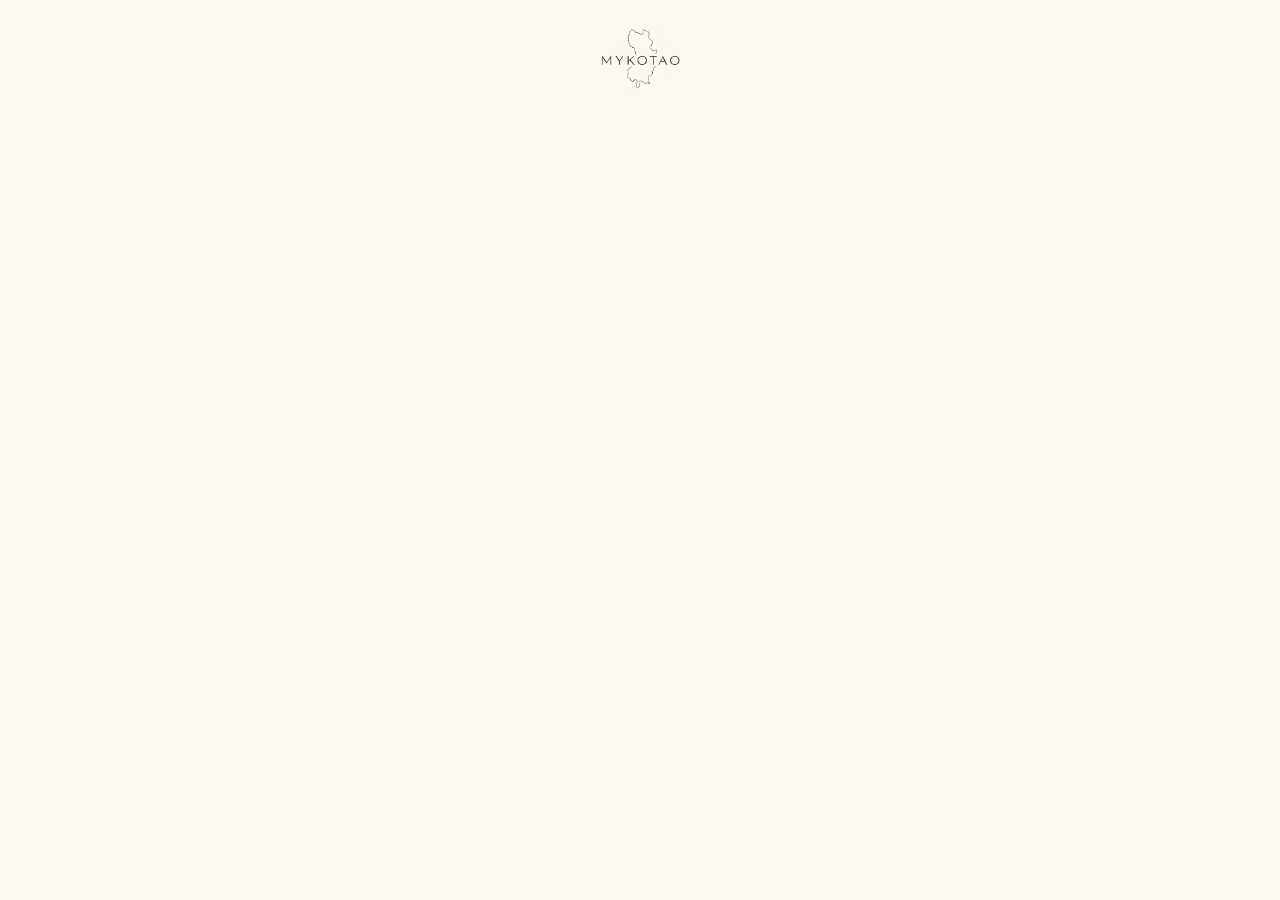
==== commit 7604e75e: "feat: show the one COMPAZ from mycompaz.com, set to this place The page embeds mycompaz.com with a p" ====
--- a/index.html
+++ b/index.html
@@ -5,179 +5,23 @@
   <meta name="viewport" content="width=device-width, initial-scale=1, viewport-fit=cover">
   <meta name="theme-color" content="#fdfaf2">
   <title>MYKOTAO — Explore Koh Tao</title>
-  <meta name="description" content="The best things in Koh Tao. Hand selected. Eat, relax, move, explore, connect, stay and discover what’s next.">
+  <meta name="description" content="Arrive, eat, relax, move, explore, connect, stay and what’s next on Koh Tao.">
   <link rel="canonical" href="https://mykotao.com/">
-  <meta property="og:type" content="website">
-  <meta property="og:title" content="MYKOTAO — Explore Koh Tao">
-  <meta property="og:description" content="The best things in Koh Tao. Hand selected.">
-  <meta property="og:url" content="https://mykotao.com/">
-  <meta property="og:image" content="https://mykotao.com/assets/mykotao-logo.png">
-  <meta name="twitter:card" content="summary_large_image">
   <link rel="icon" type="image/png" href="/assets/mykotao-logo.png">
-  <link rel="stylesheet" href="/island.css">
-  <script defer src="/island.js"></script>
+  <!-- One COMPAZ for every site: below the MYKOTAO logo, this page shows mycompaz.com set to Ko Tao.
+       Changes to COMPAZ appear here automatically. The event collector still feeds data/events.json, which COMPAZ reads. -->
+  <style>
+    html,body{margin:0;height:100%;background:#fdfaf2}
+    body{display:flex;flex-direction:column;height:100vh;height:100dvh}
+    header{flex:none;display:flex;justify-content:center;padding:max(10px,env(safe-area-inset-top)) 16px 0}
+    header a{display:block;line-height:0}
+    header img{width:clamp(64px,11dvh,104px);height:auto}
+    iframe{flex:1;display:block;border:0;width:100%;min-height:0}
+  </style>
 </head>
 <body>
-  <main>
-    <section class="island-home" id="island" aria-label="Explore Koh Tao">
-      <div class="home-brand">
-      <h1><a class="home-link" href="/" aria-label="MYKOTAO home"><img class="logo" src="/assets/mykotao-logo.png" alt="MYKOTAO" width="1254" height="1254" fetchpriority="high"></a></h1>
-      <p class="tagline">THE BEST THINGS IN KOH TAO</p>
-      <p class="selection">HAND SELECTED</p>
-      </div>
-      <div class="dial-stage">
-      <nav class="island-dial" aria-label="Island categories">
-        <div class="dial-ring" aria-hidden="true"></div>
-        <div class="dial-marker" aria-hidden="true"></div>
-        <div class="dial-center">
-          <div class="picker-window" role="listbox" aria-label="Choose an island category. Swipe up or down, or use the arrow keys. Tap the selected category or press Enter to open." aria-activedescendant="picker-option-3" tabindex="0">
-            <div class="picker-option" id="picker-option-0" role="option" aria-selected="false" data-picker-index="0">EAT</div>
-            <div class="picker-option" id="picker-option-1" role="option" aria-selected="false" data-picker-index="1">RELAX</div>
-            <div class="picker-option" id="picker-option-2" role="option" aria-selected="false" data-picker-index="2">MOVE</div>
-            <div class="picker-option" id="picker-option-3" role="option" aria-selected="true" data-picker-index="3">EXPLORE</div>
-            <div class="picker-option" id="picker-option-4" role="option" aria-selected="false" data-picker-index="4">CONNECT</div>
-            <div class="picker-option" id="picker-option-5" role="option" aria-selected="false" data-picker-index="5">STAY</div>
-            <div class="picker-option" id="picker-option-6" role="option" aria-selected="false" data-picker-index="6">ESSENTIALS</div>
-            <div class="picker-option" id="picker-option-7" role="option" aria-selected="false" data-picker-index="7" aria-label="What’s Next"><span class="stacked-label">WHAT’S<br>NEXT</span></div>
-          </div>
-        </div>
-        <a class="dial-option" data-category="eat" href="#eat" style="--x:50.000%;--y:11.000%" aria-controls="eat">EAT</a>
-        <a class="dial-option" data-category="relax" href="#relax" style="--x:77.577%;--y:22.423%" aria-controls="relax">RELAX</a>
-        <a class="dial-option" data-category="move" href="#move" style="--x:89.000%;--y:50.000%" aria-controls="move">MOVE</a>
-        <a class="dial-option" data-category="explore" href="#explore" style="--x:77.577%;--y:77.577%" aria-controls="explore">EXPLORE</a>
-        <a class="dial-option" data-category="connect" href="#connect" style="--x:50.000%;--y:89.000%" aria-controls="connect">CONNECT</a>
-        <a class="dial-option" data-category="stay" href="#stay" style="--x:22.423%;--y:77.577%" aria-controls="stay">STAY</a>
-        <a class="dial-option" data-category="essentials" href="#essentials" style="--x:11.000%;--y:50.000%" aria-controls="essentials">ESSENTIALS</a>
-        <a class="dial-option" data-category="whats-next" href="#whats-next" style="--x:22.423%;--y:22.423%" aria-controls="whats-next" aria-label="What’s Next"><span class="stacked-label">WHAT’S<br>NEXT</span></a>
-      </nav>
-      </div>
-      <p class="dial-hint">TURN THE RING · CLICK</p>
-    </section>
-    <div class="category-content">
-      <section class="category-panel" id="eat" aria-labelledby="eat-title">
-        <a class="back-to-wheel" href="#island">← ALL CATEGORIES</a>
-        <p class="eyebrow">MYKOTAO / THE ISLAND</p>
-        <h2 id="eat-title" tabindex="-1">EAT</h2>
-        <p class="category-intro">Find your next favourite table.</p>
-        <div class="choices">
-          <details class="choice-detail"><summary>RESTAURANTS<span aria-hidden="true">+</span></summary><div><p>Our selection of restaurants in Koh Tao is on its way.</p><p class="pending">HAND-SELECTED RECOMMENDATIONS COMING SOON</p></div></details>
-          <details class="choice-detail"><summary>CAFÉS<span aria-hidden="true">+</span></summary><div><p>Our selection of cafés in Koh Tao is on its way.</p><p class="pending">HAND-SELECTED RECOMMENDATIONS COMING SOON</p></div></details>
-          <details class="choice-detail"><summary>BREAKFAST &amp; BRUNCH<span aria-hidden="true">+</span></summary><div><p>Our selection of breakfast &amp; brunch in Koh Tao is on its way.</p><p class="pending">HAND-SELECTED RECOMMENDATIONS COMING SOON</p></div></details>
-          <details class="choice-detail"><summary>LOCAL FOOD<span aria-hidden="true">+</span></summary><div><p>Our selection of local food in Koh Tao is on its way.</p><p class="pending">HAND-SELECTED RECOMMENDATIONS COMING SOON</p></div></details>
-          <details class="choice-detail"><summary>PRIVATE DINING<span aria-hidden="true">+</span></summary><div><p>Our selection of private dining in Koh Tao is on its way.</p><p class="pending">HAND-SELECTED RECOMMENDATIONS COMING SOON</p></div></details>
-        </div>
-        <p class="category-note">We’re building our selection. Places and booking links will appear here as they’re confirmed.</p>
-      </section>
-      <section class="category-panel" id="relax" aria-labelledby="relax-title">
-        <a class="back-to-wheel" href="#island">← ALL CATEGORIES</a>
-        <p class="eyebrow">MYKOTAO / THE ISLAND</p>
-        <h2 id="relax-title" tabindex="-1">RELAX</h2>
-        <p class="category-intro">A little less rush. A little more island.</p>
-        <div class="choices">
-          <details class="choice-detail"><summary>IN-ROOM MASSAGE<span aria-hidden="true">+</span></summary><div><p>Professional wellness massage, brought to your hotel room.</p><p class="pending">HAND-SELECTED RECOMMENDATIONS COMING SOON</p></div></details>
-          <details class="choice-detail"><summary>SPA &amp; MASSAGE<span aria-hidden="true">+</span></summary><div><p>Our selection of spa &amp; massage in Koh Tao is on its way.</p><p class="pending">HAND-SELECTED RECOMMENDATIONS COMING SOON</p></div></details>
-          <details class="choice-detail"><summary>BREATHWORK<span aria-hidden="true">+</span></summary><div><p>Space to breathe, reset and reconnect.</p><p class="pending">HAND-SELECTED RECOMMENDATIONS COMING SOON</p></div></details>
-          <details class="choice-detail"><summary>MEDITATION<span aria-hidden="true">+</span></summary><div><p>Our selection of meditation in Koh Tao is on its way.</p><p class="pending">HAND-SELECTED RECOMMENDATIONS COMING SOON</p></div></details>
-          <details class="choice-detail"><summary>SOUND HEALING<span aria-hidden="true">+</span></summary><div><p>Our selection of sound healing in Koh Tao is on its way.</p><p class="pending">HAND-SELECTED RECOMMENDATIONS COMING SOON</p></div></details>
-        </div>
-        <a class="text-link" href="/whats-next?category=yoga-retreats">UPCOMING YOGA RETREATS ↗</a>
-        <p class="category-note">We’re building our selection. Places and booking links will appear here as they’re confirmed.</p>
-      </section>
-      <section class="category-panel" id="move" aria-labelledby="move-title">
-        <a class="back-to-wheel" href="#island">← ALL CATEGORIES</a>
-        <p class="eyebrow">MYKOTAO / THE ISLAND</p>
-        <h2 id="move-title" tabindex="-1">MOVE</h2>
-        <p class="category-intro">Make room to move.</p>
-        <div class="choices">
-          <details class="choice-detail"><summary>YOGA<span aria-hidden="true">+</span></summary><div><p>Yoga classes and private sessions on the island.</p><p class="pending">HAND-SELECTED RECOMMENDATIONS COMING SOON</p></div></details>
-          <details class="choice-detail"><summary>FITNESS<span aria-hidden="true">+</span></summary><div><p>Our selection of fitness in Koh Tao is on its way.</p><p class="pending">HAND-SELECTED RECOMMENDATIONS COMING SOON</p></div></details>
-          <details class="choice-detail"><summary>MUAY THAI<span aria-hidden="true">+</span></summary><div><p>Our selection of muay thai in Koh Tao is on its way.</p><p class="pending">HAND-SELECTED RECOMMENDATIONS COMING SOON</p></div></details>
-          <details class="choice-detail"><summary>PILATES<span aria-hidden="true">+</span></summary><div><p>Our selection of pilates in Koh Tao is on its way.</p><p class="pending">HAND-SELECTED RECOMMENDATIONS COMING SOON</p></div></details>
-          <details class="choice-detail"><summary>MOVEMENT SESSIONS<span aria-hidden="true">+</span></summary><div><p>Our selection of movement sessions in Koh Tao is on its way.</p><p class="pending">HAND-SELECTED RECOMMENDATIONS COMING SOON</p></div></details>
-        </div>
-        <a class="text-link" href="/whats-next?category=yoga-retreats">UPCOMING YOGA RETREATS ↗</a>
-        <p class="category-note">We’re building our selection. Places and booking links will appear here as they’re confirmed.</p>
-      </section>
-      <section class="category-panel" id="explore" aria-labelledby="explore-title">
-        <a class="back-to-wheel" href="#island">← ALL CATEGORIES</a>
-        <p class="eyebrow">MYKOTAO / THE ISLAND</p>
-        <h2 id="explore-title" tabindex="-1">EXPLORE</h2>
-        <p class="category-intro">Follow your curiosity.</p>
-        <div class="choices">
-          <details class="choice-detail"><summary>BEACHES<span aria-hidden="true">+</span></summary><div><p>Our selection of beaches in Koh Tao is on its way.</p><p class="pending">HAND-SELECTED RECOMMENDATIONS COMING SOON</p></div></details>
-          <details class="choice-detail"><summary>VIEWPOINTS<span aria-hidden="true">+</span></summary><div><p>Our selection of viewpoints in Koh Tao is on its way.</p><p class="pending">HAND-SELECTED RECOMMENDATIONS COMING SOON</p></div></details>
-          <details class="choice-detail"><summary>SNORKELLING<span aria-hidden="true">+</span></summary><div><p>Our selection of snorkelling in Koh Tao is on its way.</p><p class="pending">HAND-SELECTED RECOMMENDATIONS COMING SOON</p></div></details>
-          <details class="choice-detail"><summary>DIVING<span aria-hidden="true">+</span></summary><div><p>Our selection of diving in Koh Tao is on its way.</p><p class="pending">HAND-SELECTED RECOMMENDATIONS COMING SOON</p></div></details>
-          <details class="choice-detail"><summary>BOAT TRIPS<span aria-hidden="true">+</span></summary><div><p>Our selection of boat trips in Koh Tao is on its way.</p><p class="pending">HAND-SELECTED RECOMMENDATIONS COMING SOON</p></div></details>
-        </div>
-        <p class="category-note">We’re building our selection. Places and booking links will appear here as they’re confirmed.</p>
-      </section>
-      <section class="category-panel" id="connect" aria-labelledby="connect-title">
-        <a class="back-to-wheel" href="#island">← ALL CATEGORIES</a>
-        <p class="eyebrow">MYKOTAO / THE ISLAND</p>
-        <h2 id="connect-title" tabindex="-1">CONNECT</h2>
-        <p class="category-intro">Good people. Shared moments.</p>
-        <div class="choices">
-          <details class="choice-detail"><summary>MEETUPS<span aria-hidden="true">+</span></summary><div><p>Our selection of meetups in Koh Tao is on its way.</p><p class="pending">HAND-SELECTED RECOMMENDATIONS COMING SOON</p></div></details>
-          <details class="choice-detail"><summary>SHARED DINNERS<span aria-hidden="true">+</span></summary><div><p>Our selection of shared dinners in Koh Tao is on its way.</p><p class="pending">HAND-SELECTED RECOMMENDATIONS COMING SOON</p></div></details>
-          <details class="choice-detail"><summary>CREATIVE SESSIONS<span aria-hidden="true">+</span></summary><div><p>Our selection of creative sessions in Koh Tao is on its way.</p><p class="pending">HAND-SELECTED RECOMMENDATIONS COMING SOON</p></div></details>
-          <details class="choice-detail"><summary>COMMUNITY PROJECTS<span aria-hidden="true">+</span></summary><div><p>Our selection of community projects in Koh Tao is on its way.</p><p class="pending">HAND-SELECTED RECOMMENDATIONS COMING SOON</p></div></details>
-        </div>
-        <a class="text-link" href="/whats-next">SEE WHAT’S NEXT ↗</a>
-        <p class="category-note">We’re building our selection. Places and booking links will appear here as they’re confirmed.</p>
-      </section>
-      <section class="category-panel" id="stay" aria-labelledby="stay-title">
-        <a class="back-to-wheel" href="#island">← ALL CATEGORIES</a>
-        <p class="eyebrow">MYKOTAO / THE ISLAND</p>
-        <h2 id="stay-title" tabindex="-1">STAY</h2>
-        <p class="category-intro">Find your place on the island.</p>
-        <div class="choices">
-          <details class="choice-detail"><summary>HOTELS<span aria-hidden="true">+</span></summary><div><p>Our selection of hotels in Koh Tao is on its way.</p><p class="pending">HAND-SELECTED RECOMMENDATIONS COMING SOON</p></div></details>
-          <details class="choice-detail"><summary>VILLAS<span aria-hidden="true">+</span></summary><div><p>Our selection of villas in Koh Tao is on its way.</p><p class="pending">HAND-SELECTED RECOMMENDATIONS COMING SOON</p></div></details>
-          <details class="choice-detail"><summary>BOUTIQUE STAYS<span aria-hidden="true">+</span></summary><div><p>Our selection of boutique stays in Koh Tao is on its way.</p><p class="pending">HAND-SELECTED RECOMMENDATIONS COMING SOON</p></div></details>
-          <details class="choice-detail"><summary>LONG STAYS<span aria-hidden="true">+</span></summary><div><p>Our selection of long stays in Koh Tao is on its way.</p><p class="pending">HAND-SELECTED RECOMMENDATIONS COMING SOON</p></div></details>
-        </div>
-        <p class="category-note">We’re building our selection. Places and booking links will appear here as they’re confirmed.</p>
-      </section>
-      <section class="category-panel" id="essentials" aria-labelledby="essentials-title">
-        <a class="back-to-wheel" href="#island">← ALL CATEGORIES</a>
-        <p class="eyebrow">MYKOTAO / THE ISLAND</p>
-        <h2 id="essentials-title" tabindex="-1">ESSENTIALS</h2>
-        <p class="category-intro">The practical side of paradise.</p>
-        <div class="choices">
-          <details class="choice-detail"><summary>GETTING HERE<span aria-hidden="true">+</span></summary><div><p>Our selection of getting here in Koh Tao is on its way.</p><p class="pending">HAND-SELECTED RECOMMENDATIONS COMING SOON</p></div></details>
-          <details class="choice-detail"><summary>GETTING AROUND<span aria-hidden="true">+</span></summary><div><p>Our selection of getting around in Koh Tao is on its way.</p><p class="pending">HAND-SELECTED RECOMMENDATIONS COMING SOON</p></div></details>
-          <details class="choice-detail"><summary>COWORKING<span aria-hidden="true">+</span></summary><div><p>Our selection of coworking in Koh Tao is on its way.</p><p class="pending">HAND-SELECTED RECOMMENDATIONS COMING SOON</p></div></details>
-          <details class="choice-detail"><summary>LAUNDRY<span aria-hidden="true">+</span></summary><div><p>Our selection of laundry in Koh Tao is on its way.</p><p class="pending">HAND-SELECTED RECOMMENDATIONS COMING SOON</p></div></details>
-          <details class="choice-detail"><summary>EVERYDAY SERVICES<span aria-hidden="true">+</span></summary><div><p>Our selection of everyday services in Koh Tao is on its way.</p><p class="pending">HAND-SELECTED RECOMMENDATIONS COMING SOON</p></div></details>
-        </div>
-        <p class="category-note">We’re building our selection. Places and booking links will appear here as they’re confirmed.</p>
-      </section>
-      <section class="category-panel" id="whats-next" aria-labelledby="whats-next-title">
-        <a class="back-to-wheel" href="#island">← ALL CATEGORIES</a>
-        <p class="eyebrow">MYKOTAO / THE ISLAND</p>
-        <h2 id="whats-next-title" tabindex="-1">WHAT’S NEXT</h2>
-        <p class="category-intro">The island, ahead of time.</p>
-        <div class="choices">
-          <a class="choice" href="/whats-next?category=all"><span>ALL EVENTS</span><span aria-hidden="true">↗</span></a>
-          <a class="choice" href="/whats-next?category=parties"><span>PARTIES</span><span aria-hidden="true">↗</span></a>
-          <a class="choice" href="/whats-next?category=raves"><span>RAVES</span><span aria-hidden="true">↗</span></a>
-          <a class="choice" href="/whats-next?category=retreats"><span>RETREATS</span><span aria-hidden="true">↗</span></a>
-          <a class="choice" href="/whats-next?category=yoga-retreats"><span>YOGA RETREATS</span><span aria-hidden="true">↗</span></a>
-          <a class="choice" href="/whats-next?category=workshops"><span>WORKSHOPS</span><span aria-hidden="true">↗</span></a>
-          <a class="choice" href="/whats-next?category=live-music"><span>LIVE MUSIC</span><span aria-hidden="true">↗</span></a>
-          <a class="choice" href="/whats-next?category=community"><span>COMMUNITY</span><span aria-hidden="true">↗</span></a>
-        </div>
-        <p class="category-note">Published dates, places and original event links. Updated daily.</p>
-      </section>
-    </div>
-    <footer>
-    <a class="follow" href="https://www.instagram.com/mykotao/" target="_blank" rel="noopener noreferrer" aria-label="Follow MYKOTAO on Instagram">
-      <span>FOLLOW</span>
-      <span class="instagram-icon"><svg viewBox="0 0 24 24" fill="none" stroke="currentColor" stroke-width="1.4" aria-hidden="true"><rect x="3" y="3" width="18" height="18" rx="5"/><circle cx="12" cy="12" r="4"/><circle cx="17.5" cy="6.5" r=".9" fill="currentColor" stroke="none"/></svg></span>
-    </a>
-
-    </footer>
-  </main>
+  <header><a href="/" aria-label="MYKOTAO home"><img src="/assets/mykotao-logo.png" alt="MYKOTAO" width="1254" height="1254"></a></header>
+  <iframe src="https://mycompaz.com/?place=10.095,99.84&amp;name=Ko%20Tao&amp;cc=TH&amp;country=Thailand&amp;region=Surat%20Thani&amp;embed=1" title="COMPAZ — Ko Tao" allow="geolocation"></iframe>
+  <noscript><p><a href="https://mycompaz.com/?place=10.095,99.84&amp;name=Ko%20Tao&amp;cc=TH&amp;country=Thailand&amp;region=Surat%20Thani&amp;embed=1">Open COMPAZ for Ko Tao</a></p></noscript>
 </body>
 </html>
